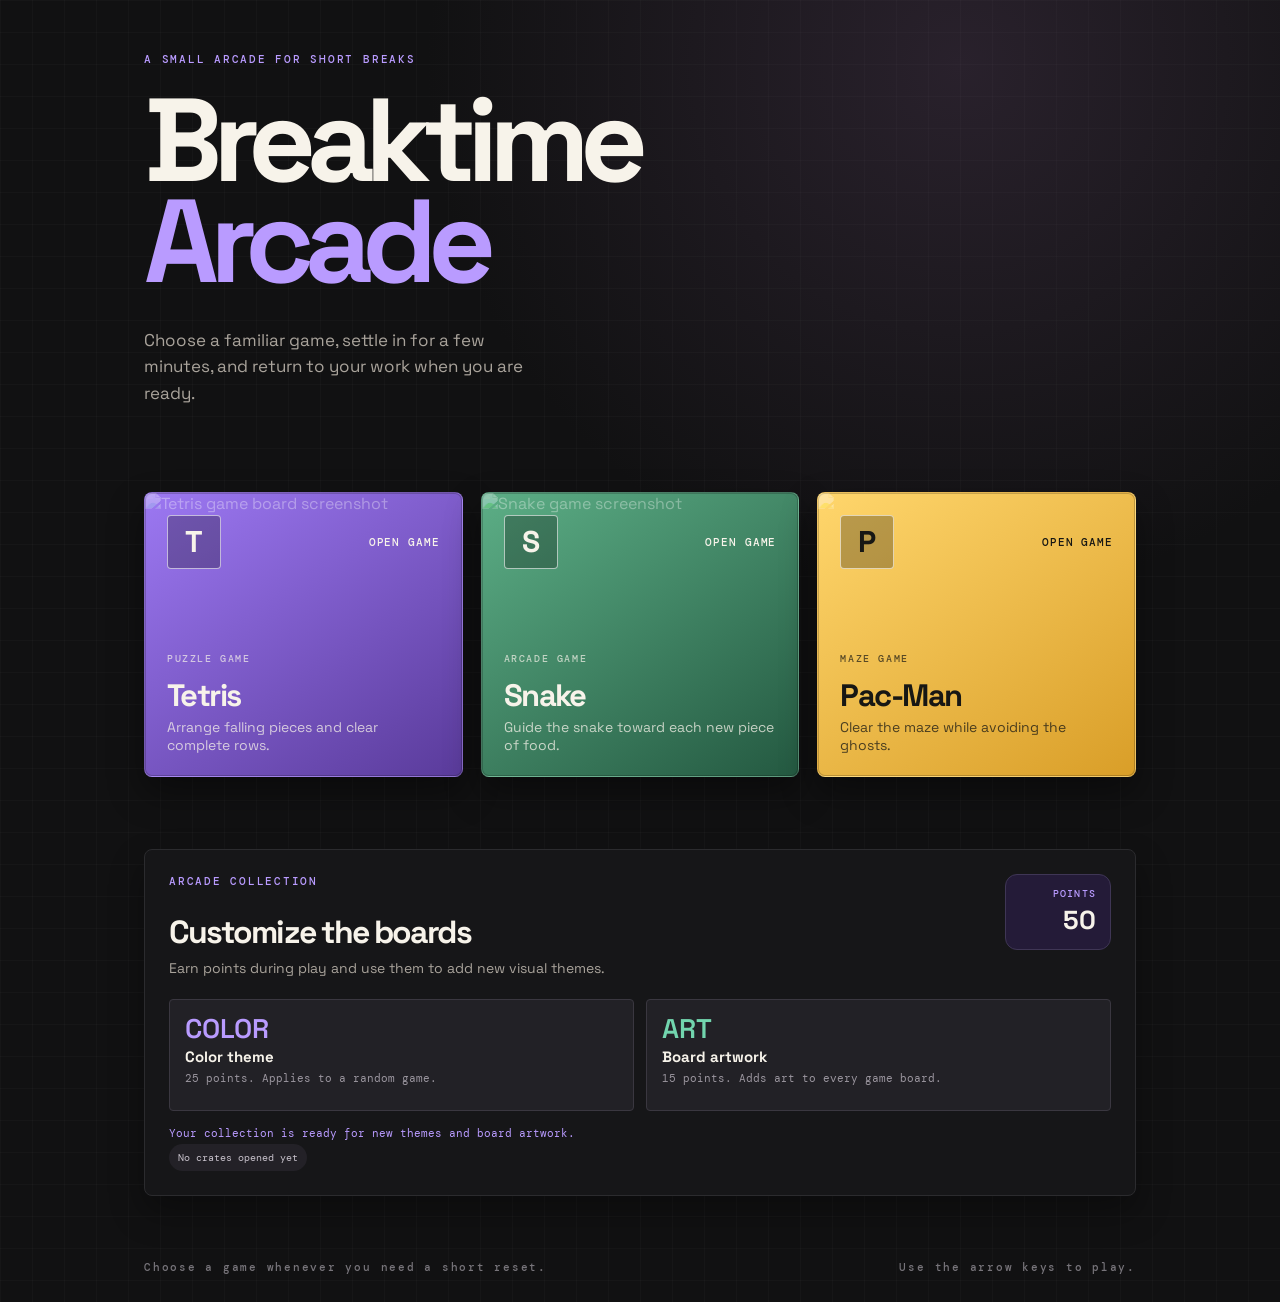
==== index.html @ 6e1f5a0e "Upload Pixel Party arcade website" ====
<!doctype html>
<html lang="en">
<head>
  <meta charset="utf-8">
  <meta name="viewport" content="width=device-width, initial-scale=1">
  <title>Breaktime Arcade</title>
  <link rel="stylesheet" href="styles.css">
</head>
<body>
  <main class="shell">
    <header class="hero">
      <div class="eyebrow">A SMALL ARCADE FOR SHORT BREAKS</div>
      <h1>Breaktime<br><span>Arcade</span></h1>
      <p>Choose a familiar game, settle in for a few minutes, and return to your work when you are ready.</p>
    </header>

    <section class="game-grid" aria-label="Choose a game">
      <a class="game-card card-purple" href="tetris.html">
        <img class="cover-art" src="https://commons.wikimedia.org/wiki/Special:FilePath/Typical%20Tetris%20Game.svg" alt="Tetris game board screenshot"><div class="card-top"><span class="game-icon">T</span><span class="play-arrow">Open game</span></div>
        <div><span class="tag">PUZZLE GAME</span><h2>Tetris</h2><p>Arrange falling pieces and clear complete rows.</p></div>
      </a>
      <a class="game-card card-green" href="snake.html">
        <img class="cover-art" src="https://commons.wikimedia.org/wiki/Special:FilePath/ONScripter%20Snake.png" alt="Snake game screenshot"><div class="card-top"><span class="game-icon">S</span><span class="play-arrow">Open game</span></div>
        <div><span class="tag">ARCADE GAME</span><h2>Snake</h2><p>Guide the snake toward each new piece of food.</p></div>
      </a>
      <a class="game-card card-yellow" href="pacman.html">
        <img class="cover-art" src="https://commons.wikimedia.org/wiki/Special:FilePath/Original%20PacMan.svg" alt="Pac-Man game artwork"><div class="card-top"><span class="game-icon">P</span><span class="play-arrow">Open game</span></div>
        <div><span class="tag">MAZE GAME</span><h2>Pac-Man</h2><p>Clear the maze while avoiding the ghosts.</p></div>
      </a>
    </section>

    <section class="shop-panel" aria-label="Arcade shop">
      <div class="shop-head">
        <div><div class="eyebrow">ARCADE COLLECTION</div><h2>Customize the boards</h2><p>Earn points during play and use them to add new visual themes.</p></div>
        <div class="wallet"><span>POINTS</span><strong id="wallet-points">0</strong></div>
      </div>
      <div class="crate-grid">
        <button class="crate crate-scheme" id="scheme-crate"><span class="crate-mark">COLOR</span><strong>Color theme</strong><small>25 points. Applies to a random game.</small></button>
        <button class="crate crate-sticker" id="sticker-crate"><span class="crate-mark">ART</span><strong>Board artwork</strong><small>15 points. Adds art to every game board.</small></button>
      </div>
      <p class="shop-message" id="shop-message" aria-live="polite">Your collection is ready for new themes and board artwork.</p>
      <div class="collection" id="collection"></div>
    </section>

    <footer><span>Choose a game whenever you need a short reset.</span><span>Use the arrow keys to play.</span></footer>
  </main>
  <script src="games.js"></script>
</body>
</html>
---- styles.css ----
@import url('https://fonts.googleapis.com/css2?family=DM+Mono:wght@400;500&family=Space+Grotesk:wght@500;600;700&display=swap');

:root { --ink:#f7f3ea; --muted:#a9a39b; --bg:#111112; --line:#2b2b2e; }
* { box-sizing:border-box; }
body { margin:0; min-height:100vh; color:var(--ink); background-color:var(--bg); background-image:linear-gradient(#ffffff05 1px,transparent 1px),linear-gradient(90deg,#ffffff05 1px,transparent 1px),radial-gradient(circle at 75% 5%,#29212c 0,#111112 34%); background-size:32px 32px,32px 32px,auto; font-family:'Space Grotesk'; }
a { color:inherit; text-decoration:none; }
.shell { max-width:1120px; margin:auto; padding:52px clamp(22px,5vw,74px) 28px; min-height:100vh; display:flex; flex-direction:column; }
.eyebrow,.tag,footer { font:500 11px 'DM Mono',monospace; letter-spacing:.16em; }
.eyebrow { color:#b99bff; margin-bottom:24px; }
.hero { max-width:680px; }
h1 { margin:0; font-size:clamp(62px,10vw,118px); line-height:.86; letter-spacing:-.08em; font-weight:700; }
h1 span { color:#b99bff; }
.hero p { color:var(--muted); max-width:410px; font-size:17px; line-height:1.55; margin:34px 0 0; }
.game-grid { display:grid; grid-template-columns:repeat(3,1fr); gap:18px; margin-top:86px; }
.game-card { min-height:285px; border:1px solid #ffffff22; border-radius:8px; padding:22px; display:flex; flex-direction:column; justify-content:space-between; transition:transform .22s ease,border-color .22s ease,filter .22s ease; overflow:hidden; position:relative; box-shadow:0 16px 35px #0006,inset 0 0 0 1px #0003; }
.cover-art { position:absolute; inset:0; width:100%; height:100%; object-fit:cover; opacity:.34; mix-blend-mode:screen; filter:saturate(1.35) contrast(1.2); }
.game-card > *:not(.cover-art) { position:relative; z-index:1; }
.game-card:hover,.game-card:focus-visible { transform:translateY(-7px); border-color:rgba(255,255,255,.45); filter:brightness(1.1); outline:none; }
.card-purple { background:linear-gradient(145deg,#9c78f2,#5a3b9b); }
.card-green { background:linear-gradient(145deg,#5cae86,#245941); }
.card-yellow { color:#171714; background:linear-gradient(145deg,#ffd66c,#d99e28); }
.card-top { display:flex; justify-content:space-between; align-items:center; }
.game-icon { display:grid; place-items:center; width:54px; height:54px; border:1px solid #ffffff99; border-radius:4px; font-size:30px; line-height:1; font-family:'Space Grotesk'; font-weight:700; background:#0004; }
.play-arrow { font:500 11px 'DM Mono'; letter-spacing:.08em; text-transform:uppercase; }
.tag { opacity:.7; font-size:10px; }
.game-card h2 { margin:8px 0 3px; font-size:31px; letter-spacing:-.05em; }
.game-card p { margin:0; opacity:.75; font-size:14px; }
footer { margin-top:auto; padding-top:64px; color:#77747a; display:flex; justify-content:space-between; }
.shop-panel { margin-top:72px; padding:24px; border:1px solid var(--line); border-radius:8px; background:#171719e8; box-shadow:0 16px 35px #0005; }
.shop-head { display:flex; align-items:flex-start; justify-content:space-between; gap:24px; }
.shop-head h2 { margin:0; font-size:32px; letter-spacing:-.06em; }
.shop-head p { margin:7px 0 0; color:var(--muted); font-size:14px; }
.wallet { min-width:106px; padding:12px 14px; border:1px solid #3f3655; border-radius:12px; background:#241b38; text-align:right; }
.wallet span { display:block; color:#b99bff; font:500 10px 'DM Mono',monospace; letter-spacing:.12em; }
.wallet strong { display:block; margin-top:3px; font-size:26px; }
.crate-grid { display:grid; grid-template-columns:repeat(2,1fr); gap:12px; margin-top:22px; }
.crate { min-height:112px; padding:15px; color:var(--ink); background:#222126; border:1px solid #3a3740; border-radius:4px; text-align:left; display:flex; flex-direction:column; align-items:flex-start; gap:5px; }
.crate:hover { border-color:#b99bff; background:#2a2434; }
.crate-mark { font-size:27px; color:#b99bff; line-height:1; }
.crate strong { font-size:15px; }
.crate small { color:#9b969f; font:11px 'DM Mono',monospace; }
.crate-sticker .crate-mark { color:#72d5ae; }
.shop-message { min-height:18px; margin:15px 0 0; color:#b99bff; font:11px 'DM Mono',monospace; }
.collection { display:flex; flex-wrap:wrap; gap:7px; }
.collection-badge { padding:7px 9px; border-radius:999px; background:#232127; color:#c8c2cc; font:10px 'DM Mono',monospace; }

.game-shell { max-width:980px; margin:auto; padding:28px clamp(18px,4vw,48px) 36px; }
.game-nav { display:flex; justify-content:space-between; align-items:center; margin-bottom:34px; }
.back { color:#b99bff; font:500 12px 'DM Mono'; letter-spacing:.08em; }
.brand { font-weight:700; font-size:19px; letter-spacing:-.06em; }
.game-heading { text-align:center; margin-bottom:24px; }
.game-heading .eyebrow { margin-bottom:10px; }
.game-heading h1 { font-size:clamp(48px,7vw,76px); letter-spacing:-.07em; }
.game-heading p { color:var(--muted); margin:12px 0 0; }
.game-layout { display:flex; align-items:flex-start; justify-content:center; gap:28px; }
.board-wrap { padding:12px; border:1px solid var(--line); border-radius:16px; background:#19191c; box-shadow:0 18px 60px #0005; }
canvas { display:block; max-width:100%; background:#08080d; border-radius:8px; image-rendering:pixelated; }
.side-panel { width:155px; display:grid; gap:12px; }
.stat { border:1px solid var(--line); border-radius:12px; padding:14px; background:#171719; }
.stat label { display:block; color:#77747a; font:500 10px 'DM Mono',monospace; letter-spacing:.12em; margin-bottom:6px; }
.stat strong { font-size:24px; }
.game-stickers { border:1px solid var(--line); border-radius:12px; padding:12px; background:#171719; display:flex; flex-wrap:wrap; gap:6px; }
.game-stickers label { width:100%; color:#77747a; font:500 10px 'DM Mono',monospace; letter-spacing:.12em; }
.sticker-chip { width:34px; height:34px; padding:5px; border:1px solid #3a3740; border-radius:9px; background:#202025; display:grid; place-items:center; }
.sticker-collection { width:34px; height:34px; padding:6px; display:grid; place-items:center; }
.sticker-art { display:block; width:20px; height:20px; background:var(--sticker-color); filter:drop-shadow(0 0 4px var(--sticker-color)); }
.sticker-art-star { clip-path:polygon(50% 0%,61% 35%,98% 35%,68% 57%,79% 95%,50% 72%,21% 95%,32% 57%,2% 35%,39% 35%); }
.sticker-art-bolt { clip-path:polygon(58% 0%,17% 54%,45% 54%,36% 100%,84% 38%,55% 38%); }
.sticker-art-dot { border-radius:50%; }
.sticker-art-diamond { clip-path:polygon(50% 0%,100% 50%,50% 100%,0% 50%); }
.sticker-empty { color:#77747a; font:10px 'DM Mono',monospace; }
button { border:0; border-radius:9px; padding:13px 14px; color:#171714; background:#b99bff; font:600 13px 'Space Grotesk'; cursor:pointer; }
button:hover { filter:brightness(1.15); }
.tips { color:#77747a; font:11px 'DM Mono',monospace; line-height:1.7; text-align:center; margin:20px auto 0; }
@media (max-width:700px) { .game-grid { grid-template-columns:1fr; margin-top:52px; } .game-card { min-height:190px; } footer { padding-top:48px; } .game-layout { flex-direction:column; align-items:center; } .side-panel { width:min(360px,100%); grid-template-columns:repeat(2,1fr); } .side-panel button { grid-column:span 2; } .shop-head { flex-direction:column; } .wallet { text-align:left; } .crate-grid { grid-template-columns:1fr; } }
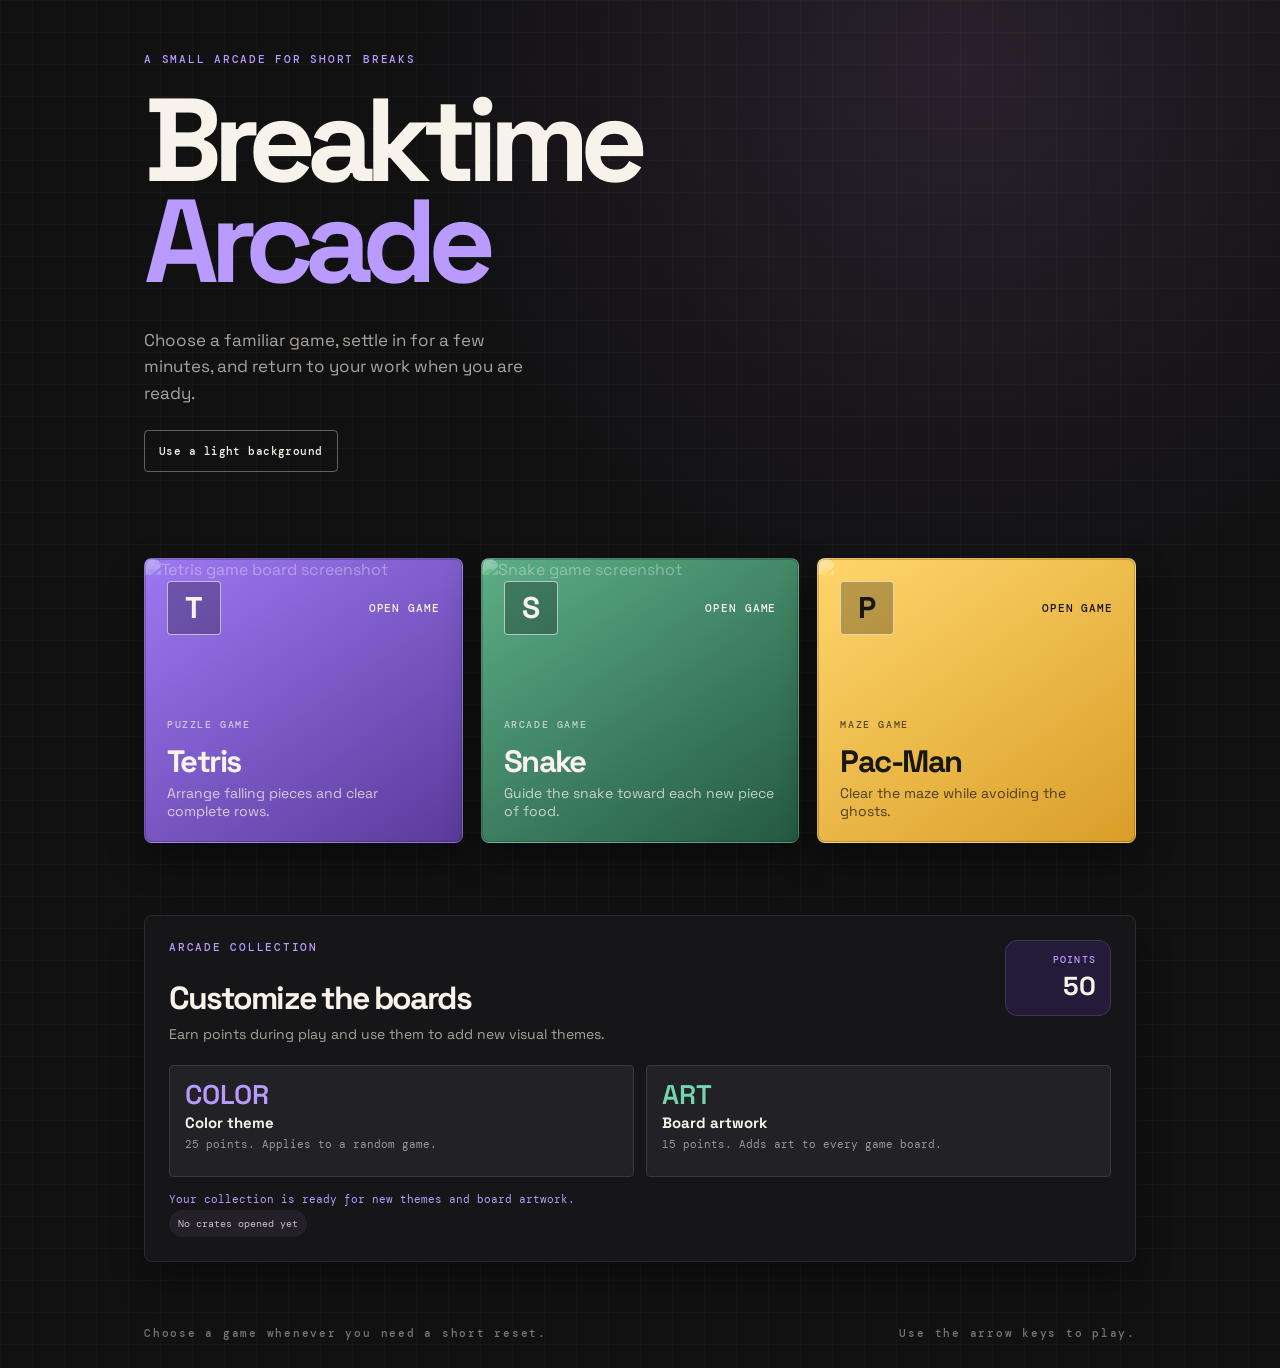
==== commit 4541dc1a: "Add light and dark background control" ====
--- a/index.html
+++ b/index.html
@@ -12,6 +12,7 @@
       <div class="eyebrow">A SMALL ARCADE FOR SHORT BREAKS</div>
       <h1>Breaktime<br><span>Arcade</span></h1>
       <p>Choose a familiar game, settle in for a few minutes, and return to your work when you are ready.</p>
+      <button class="theme-toggle" id="theme-toggle" type="button" aria-pressed="false">Use a light background</button>
     </header>
 
     <section class="game-grid" aria-label="Choose a game">
--- a/styles.css
+++ b/styles.css
@@ -11,6 +11,8 @@
 h1 { margin:0; font-size:clamp(62px,10vw,118px); line-height:.86; letter-spacing:-.08em; font-weight:700; }
 h1 span { color:#b99bff; }
 .hero p { color:var(--muted); max-width:410px; font-size:17px; line-height:1.55; margin:34px 0 0; }
+.theme-toggle { margin-top:24px; color:var(--ink); background:transparent; border:1px solid #ffffff55; border-radius:4px; font:500 11px 'DM Mono'; letter-spacing:.04em; }
+.theme-toggle:hover { color:#171714; background:#b99bff; border-color:#b99bff; }
 .game-grid { display:grid; grid-template-columns:repeat(3,1fr); gap:18px; margin-top:86px; }
 .game-card { min-height:285px; border:1px solid #ffffff22; border-radius:8px; padding:22px; display:flex; flex-direction:column; justify-content:space-between; transition:transform .22s ease,border-color .22s ease,filter .22s ease; overflow:hidden; position:relative; box-shadow:0 16px 35px #0006,inset 0 0 0 1px #0003; }
 .cover-art { position:absolute; inset:0; width:100%; height:100%; object-fit:cover; opacity:.34; mix-blend-mode:screen; filter:saturate(1.35) contrast(1.2); }
@@ -73,3 +75,9 @@
 button:hover { filter:brightness(1.15); }
 .tips { color:#77747a; font:11px 'DM Mono',monospace; line-height:1.7; text-align:center; margin:20px auto 0; }
 @media (max-width:700px) { .game-grid { grid-template-columns:1fr; margin-top:52px; } .game-card { min-height:190px; } footer { padding-top:48px; } .game-layout { flex-direction:column; align-items:center; } .side-panel { width:min(360px,100%); grid-template-columns:repeat(2,1fr); } .side-panel button { grid-column:span 2; } .shop-head { flex-direction:column; } .wallet { text-align:left; } .crate-grid { grid-template-columns:1fr; } }
+body.light-mode { --ink:#201c25; --muted:#625d67; --bg:#f4efe5; --line:#d4cbbb; background-color:var(--bg); background-image:linear-gradient(#201c2510 1px,transparent 1px),linear-gradient(90deg,#201c2510 1px,transparent 1px),radial-gradient(circle at 75% 5%,#ffffff 0,#f4efe5 42%); }
+body.light-mode .theme-toggle { border-color:#201c2555; }
+body.light-mode .shop-panel,body.light-mode .stat { background:#fffaf1e8; }
+body.light-mode .crate { background:#eee7da; border-color:#cfc3b2; }
+body.light-mode .crate:hover { background:#e5dbca; }
+body.light-mode footer { color:#625d67; }
